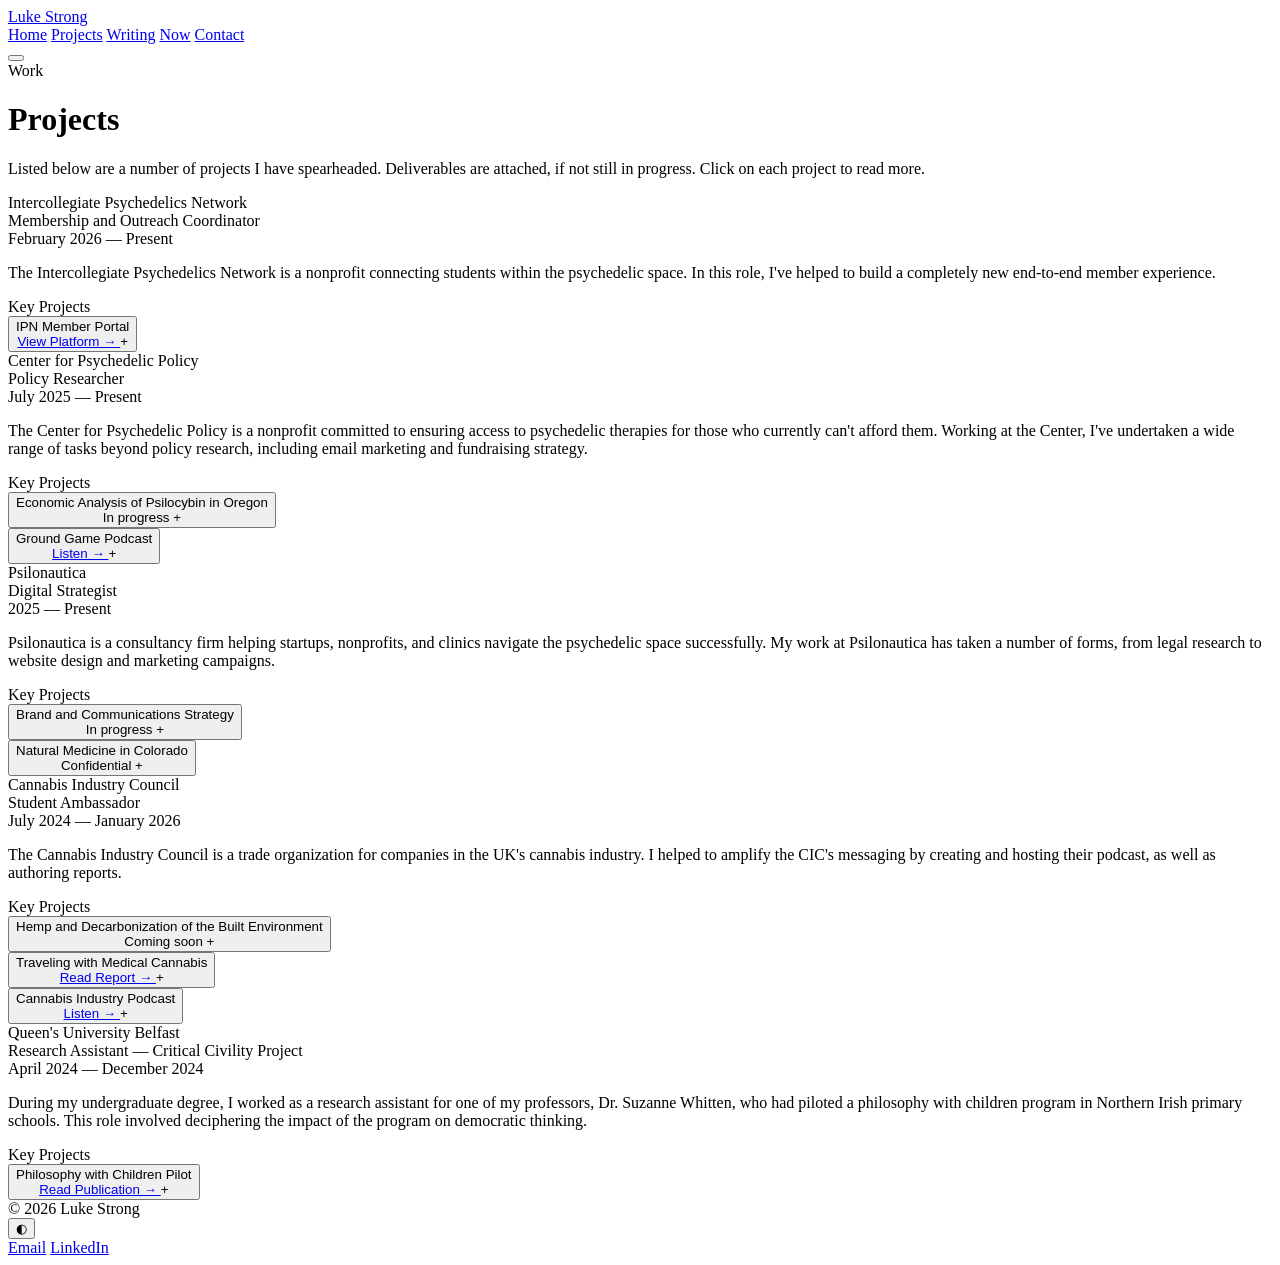
==== projects.html @ 13938c28 "Updated what I'm currently working on at the moment" ====
<!DOCTYPE html>
<html lang="en" data-theme="dark">
<head>
  <meta charset="UTF-8" />
  <meta name="viewport" content="width=device-width, initial-scale=1.0" />
  <title>Projects — Luke Strong</title>
  <meta name="description" content="Projects by Luke Strong spanning psychedelic policy research, cannabis industry communications, and academic research." />

  <link rel="preconnect" href="https://fonts.googleapis.com" />
  <link rel="preconnect" href="https://fonts.gstatic.com" crossorigin />
  <link href="https://fonts.googleapis.com/css2?family=Fraunces:opsz,wght@9..144,400;9..144,700&family=Source+Serif+4:ital,wght@0,400;0,600;1,400&family=JetBrains+Mono:wght@400;500;700&display=swap" rel="stylesheet" />

  <link rel="stylesheet" href="style.css" />
  <link rel="icon" type="image/svg+xml" href="assets/favicon.svg" />
</head>
<body>

  <nav>
    <div class="nav-inner">
      <a href="index.html" class="nav-name">Luke Strong</a>
      <div class="nav-links">
        <a href="index.html">Home</a>
        <a href="projects.html" class="active">Projects</a>
        <a href="writing.html">Writing</a>
        <a href="now.html">Now</a>
        <a href="contact.html">Contact</a>
      </div>
      <button class="nav-hamburger" id="navHamburger" aria-label="Open menu" aria-expanded="false">
        <span class="hamburger-line"></span>
        <span class="hamburger-line"></span>
        <span class="hamburger-line"></span>
      </button>
    </div>
  </nav>

  <main>
    <div class="container">

      <header class="page-header">
        <span class="mono-label">Work</span>
        <h1>Projects</h1>
        <p class="page-intro">
          Listed below are a number of projects I have spearheaded. Deliverables
          are attached, if not still in progress. Click on each project to read more.
        </p>
      </header>

      <div class="projects-list">

        <!-- ══════════════════════════════
             INTERCOLLEGIATE PSYCHEDELICS NETWORK
        ═══════════════════════════════ -->
        <div class="role-card">
          <div class="work-org">Intercollegiate Psychedelics Network</div>
          <div class="work-role">Membership and Outreach Coordinator</div>
          <div class="work-date">February 2026 — Present</div>
          <p class="role-description">
            The Intercollegiate Psychedelics Network is a nonprofit connecting students
            within the psychedelic space. In this role, I've helped to build a completely new end-to-end member experience.
          </p>

          <span class="role-projects-label">Key Projects</span>

          <div class="accordion-item">
            <button class="accordion-trigger" aria-expanded="false">
              <span class="project-row-name">IPN Member Portal</span>
              <div class="accordion-trigger-right">
                <a href="https://members.intercollegiatepsychedelics.net"
                   target="_blank" rel="noopener"
                   class="project-row-output-link"
                   onclick="event.stopPropagation()">
                  View Platform →
                </a>
                <span class="accordion-icon" aria-hidden="true">+</span>
              </div>
            </button>
            <div class="accordion-panel" hidden>
              <div class="accordion-body">
                <div class="prose-block">
                  <span class="prose-label">Why</span>
                  <p>
                    IPN has strong leadership behind it, and students show genuine excitement about its
                    potential. However, it lacks infrastructure that encourages member engagement, leading to an absence of community.
                  </p>
                </div>
                <div class="prose-block">
                  <span class="prose-label">How</span>
                  <p>
                    I'm working with the leadership team to build a unified member portal,
                    which will pull all disparate engagement streams into one platform. The final product is currently being vibe-coded with Claude Code.
                  </p>
                </div>
                <div class="prose-block">
                  <span class="prose-label">What I Learned</span>
                  <ol class="learned-list">
                    <li>I'm continually building my vibe-coding proficiency and efficiency with each commit.</li>
                    <li>As my first collaborative code project, I've learnt the value of formalized review processes, like PR reviews.</li>
                  </ol>
                </div>
              </div>
            </div>
          </div>
        </div>

        <!-- ══════════════════════════════
             CENTER FOR PSYCHEDELIC POLICY
        ═══════════════════════════════ -->
        <div class="role-card">
          <div class="work-org">Center for Psychedelic Policy</div>
          <div class="work-role">Policy Researcher</div>
          <div class="work-date">July 2025 — Present</div>
          <p class="role-description">
            The Center for Psychedelic Policy is a nonprofit committed
            to ensuring access to psychedelic therapies for those who currently can't afford them. Working at the
            Center, I've undertaken a wide range of tasks beyond policy research, including
            email marketing and fundraising strategy.
          </p>

          <span class="role-projects-label">Key Projects</span>

          <div class="accordion-item">
            <button class="accordion-trigger" aria-expanded="false">
              <span class="project-row-name">Economic Analysis of Psilocybin in Oregon</span>
              <div class="accordion-trigger-right">
                <span class="coming-soon">In progress</span>
                <span class="accordion-icon" aria-hidden="true">+</span>
              </div>
            </button>
            <div class="accordion-panel" hidden>
              <div class="accordion-body">
                <div class="prose-block">
                  <span class="prose-label">Why</span>
                  <p>
                    Psilocybin has been available to access in Oregon since 2023 and has demonstrated incredible promise through outcomes data. At the same time, Oregon Psilocybin Services is doubling licensing fees, making those outcomes less and less accessible. Now is our chance to reframe the discussion around Oregon Psilocybin Services.
                  </p>
                </div>
                <div class="prose-block">
                  <span class="prose-label">How</span>
                  <p>
                    I'm currently co-authoring a report about the behavioral health crisis
                    in Oregon and the void psilocybin is filling as an incredibly cost-effective intervention for treatment-resistant depression. This report will make the case that OPS ought to receive state funding that treats psilocybin like other behavioral health interventions.
                </div>
                <div class="prose-block">
                  <span class="prose-label">What I Learned</span>
                  <ol class="learned-list">
                    <li>Don't rebuild policies from the ground up. Instead, find creative ways for current infrastructure to achieve new goals.</li>
                    <li>Convene stakeholders and experts early. Let them gut-check your work and shape its momentum.</li>
                  </ol>
                </div>
              </div>
            </div>
          </div>

          <div class="accordion-item">
            <button class="accordion-trigger" aria-expanded="false">
              <span class="project-row-name">Ground Game Podcast</span>
              <div class="accordion-trigger-right">
                <a href="https://cppolicy.org/podcast"
                   target="_blank" rel="noopener"
                   class="project-row-output-link"
                   onclick="event.stopPropagation()">
                  Listen →
                </a>
                <span class="accordion-icon" aria-hidden="true">+</span>
              </div>
            </button>
            <div class="accordion-panel" hidden>
              <div class="accordion-body">
                <div class="prose-block">
                  <span class="prose-label">Why</span>
                  <p>
                    A number of podcasts cover the psychedelic space, but their focuses are scattered. While all explore the transition of psychedelics into mental health treatments, none have taken the deep dive into what's going on in Oregon. We saw Ground Game as a way to dissect the Oregon program and build our own vision for its future.
                  </p>
                </div>
                <div class="prose-block">
                  <span class="prose-label">How</span>
                  <p>
                    I've worked behind the scenes on each epiosde, creating thumbnails, descriptions, social media posts, and building a content schedule for each episode. Riverside and Canva have been my primary tools for this work.
                  </p>
                </div>
                <div class="prose-block">
                  <span class="prose-label">What I Learned</span>
                  <ol class="learned-list">
                    <li>The need to create promotional content never slows down.</li>
                    <li>Podcasts can be a bridge towards building a coalition, both with guests and the audience.</li>
                  </ol>
                </div>
              </div>
            </div>
          </div>
        </div>

        <!-- ══════════════════════════════
             PSILONAUTICA
        ═══════════════════════════════ -->
        <div class="role-card">
          <div class="work-org">Psilonautica</div>
          <div class="work-role">Digital Strategist</div>
          <div class="work-date">2025 — Present</div>
          <p class="role-description">
            Psilonautica is a consultancy firm helping startups, nonprofits, and clinics navigate the psychedelic space successfully. My work at Psilonautica has taken a number of forms, from legal research to website design and marketing campaigns.
          </p>

          <span class="role-projects-label">Key Projects</span>

          <div class="accordion-item">
            <button class="accordion-trigger" aria-expanded="false">
              <span class="project-row-name">Brand and Communications Strategy</span>
              <div class="accordion-trigger-right">
                <span class="coming-soon">In progress</span>
                <span class="accordion-icon" aria-hidden="true">+</span>
              </div>
            </button>
            <div class="accordion-panel" hidden>
              <div class="accordion-body">
                <div class="prose-block">
                  <span class="prose-label">Why</span>
                  <p>
                    Early-stage organizations in the psychedelic space face a unique
                    communications challenge: building credibility in a field that still
                    carries significant stigma, while speaking authentically to audiences
                    who are often both skeptical and genuinely curious.
                  </p>
                </div>
                <div class="prose-block">
                  <span class="prose-label">How</span>
                  <p>
                    More detail coming soon.
                  </p>
                </div>
                <div class="prose-block">
                  <span class="prose-label">What I Learned</span>
                  <ol class="learned-list">
                    <li>More detail coming soon.</li>
                  </ol>
                </div>
              </div>
            </div>
          </div>
          <div class="accordion-item">
            <button class="accordion-trigger" aria-expanded="false">
              <span class="project-row-name">Natural Medicine in Colorado</span>
              <div class="accordion-trigger-right">
                <span class="coming-soon">Confidential</span>
                <span class="accordion-icon" aria-hidden="true">+</span>
              </div>
            </button>
            <div class="accordion-panel" hidden>
              <div class="accordion-body">
                <div class="prose-block">
                  <span class="prose-label">Why</span>
                  <p>
                    Psilonautica was contacted by a Colorado-approved facilitator training program to provide a 1-hour lecture on the legal side of natural medicne facilitation in Colorado.
                  </p>
                </div>
                <div class="prose-block">
                  <span class="prose-label">How</span>
                  <p>
                    I took the lead on this project, researching the regulations surrounding natural medicine facilitation. The final deliverable on my end was a polished presentation with explanations of the path from training to licensure, clear descriptions of legally-required facilitation procedures, and guidance on new regulatory updates.
                  </p>
                </div>
                <div class="prose-block">
                  <span class="prose-label">What I Learned</span>
                  <ol class="learned-list">
                    <li>LLMs are far from great at legal research. Everything needs to be triple-checked.</li>
                    <li>Humans are only slightly better at legal research. Contradictory interpretations of the law are never-ending.</li>
                  </ol>
                </div>
              </div>
            </div>
          </div>
        </div>

        <!-- ══════════════════════════════
             CANNABIS INDUSTRY COUNCIL
        ═══════════════════════════════ -->
        <div class="role-card">
          <div class="work-org">Cannabis Industry Council</div>
          <div class="work-role">Student Ambassador</div>
          <div class="work-date">July 2024 — January 2026</div>
          <p class="role-description">
            The Cannabis Industry Council is a trade organization for companies in the UK's
            cannabis industry. I helped to amplify the CIC's messaging by creating and
            hosting their podcast, as well as authoring reports.
          </p>

          <span class="role-projects-label">Key Projects</span>

          <div class="accordion-item">
            <button class="accordion-trigger" aria-expanded="false">
              <span class="project-row-name">Hemp and Decarbonization of the Built Environment</span>
              <div class="accordion-trigger-right">
                <span class="coming-soon">Coming soon</span>
                <span class="accordion-icon" aria-hidden="true">+</span>
              </div>
            </button>
            <div class="accordion-panel" hidden>
              <div class="accordion-body">
                <div class="prose-block">
                  <span class="prose-label">Why</span>
                  <p>
                    Hemp is poorly understood, particularly when it comes to its positive
                    environmental impact. This report laid out the policy case for both
                    private sector investment and the easing of red tape to decarbonize
                    the built environment with hemp.
                  </p>
                </div>
                <div class="prose-block">
                  <span class="prose-label">How</span>
                  <p>
                    In writing this report, I synthesized domestic and international
                    regulations, scientific research, and case studies to build the case
                    for hemp's place in the UK government's Net Zero agenda. This report
                    was primarily tailored to Members of Parliament, particularly those
                    with little knowledge about hemp.
                  </p>
                </div>
                <div class="prose-block">
                  <span class="prose-label">What I Learned</span>
                  <ol class="learned-list">
                    <li>Coming into this project knowing almost nothing about hemp, the research I undertook crafted my understanding of the plant's potential.</li>
                    <li>Creative opportunities can fix real policy problems. The framing of hemp as a green alternative can bring about necessary licensing changes.</li>
                  </ol>
                </div>
              </div>
            </div>
          </div>

          <div class="accordion-item">
            <button class="accordion-trigger" aria-expanded="false">
              <span class="project-row-name">Traveling with Medical Cannabis</span>
              <div class="accordion-trigger-right">
                <a href="https://www.cicouncil.org.uk/app/uploads/2026/04/Travelling-With-Medical-Cannabis.pdf"
                   target="_blank" rel="noopener"
                   class="project-row-output-link"
                   onclick="event.stopPropagation()">
                  Read Report →
                </a>
                <span class="accordion-icon" aria-hidden="true">+</span>
              </div>
            </button>
            <div class="accordion-panel" hidden>
              <div class="accordion-body">
                <div class="prose-block">
                  <span class="prose-label">Why</span>
                  <p>
                    UK medical cannabis patients often don't know their rights when
                    traveling with a prescription. This has led to an abundance of
                    confusion and avoidable conflict with transit staff and police.
                  </p>
                </div>
                <div class="prose-block">
                  <span class="prose-label">How</span>
                  <p>
                    I co-authored a guide to traveling with medical cannabis, which
                    explains existing regulations, both domestically and internationally.
                    This involved researching laws in a number of countries and clearly
                    detailing what patients need to know and do before they travel.
                  </p>
                </div>
                <div class="prose-block">
                  <span class="prose-label">What I Learned</span>
                  <ol class="learned-list">
                    <li>Many countries have ambiguous and confusing public-facing information on entry with medical cannabis, which sets patients up for failure.</li>
                    <li>The end user should shape everything about the deliverable. The guide's format, wording, and emphasis on caution were a direct result of its audience: patients seeking clear, accurate information.</li>
                  </ol>
                </div>
              </div>
            </div>
          </div>

          <div class="accordion-item">
            <button class="accordion-trigger" aria-expanded="false">
              <span class="project-row-name">Cannabis Industry Podcast</span>
              <div class="accordion-trigger-right">
                <a href="https://open.spotify.com/show/1SnCjO40EYHMYXn0PvSbP2"
                   target="_blank" rel="noopener"
                   class="project-row-output-link"
                   onclick="event.stopPropagation()">
                  Listen →
                </a>
                <span class="accordion-icon" aria-hidden="true">+</span>
              </div>
            </button>
            <div class="accordion-panel" hidden>
              <div class="accordion-body">
                <div class="prose-block">
                  <span class="prose-label">Why</span>
                  <p>
                    The UK cannabis industry, spanning medical cannabis, consumer CBD,
                    and industrial hemp, is much more complex than people realize. The
                    CIC's suggestion of building a podcast was the kind of project I
                    wanted to take on, as it helped me deepen my own awareness of the
                    industry in a rewarding way.
                  </p>
                </div>
                <div class="prose-block">
                  <span class="prose-label">How</span>
                  <p>
                    I built the podcast from scratch: reaching out to interviewees,
                    recording on Zoom, editing in Audacity, and distributing through
                    Spotify for Creators. I tried my best to use the podcast as a way
                    to highlight the variety of work happening in the industry.
                  </p>
                </div>
                <div class="prose-block">
                  <span class="prose-label">What I Learned</span>
                  <ol class="learned-list">
                    <li>Interviewing is a skill. It takes time and experience to get more comfortable talking with guests.</li>
                    <li>Everyone has a story to tell. In any situation, try to find it.</li>
                  </ol>
                </div>
              </div>
            </div>
          </div>

        </div>

        <!-- ══════════════════════════════
             QUEEN'S UNIVERSITY BELFAST
        ═══════════════════════════════ -->
        <div class="role-card">
          <div class="work-org">Queen's University Belfast</div>
          <div class="work-role">Research Assistant — Critical Civility Project</div>
          <div class="work-date">April 2024 — December 2024</div>
          <p class="role-description">
            During my undergraduate degree, I worked as a research assistant for one of
            my professors, Dr. Suzanne Whitten, who had piloted a philosophy with children
            program in Northern Irish primary schools. This role involved deciphering the
            impact of the program on democratic thinking.
          </p>

          <span class="role-projects-label">Key Projects</span>

          <div class="accordion-item">
            <button class="accordion-trigger" aria-expanded="false">
              <span class="project-row-name">Philosophy with Children Pilot</span>
              <div class="accordion-trigger-right">
                <a href="#"
                   target="_blank" rel="noopener"
                   class="project-row-output-link"
                   onclick="event.stopPropagation()">
                  Read Publication →
                </a>
                <span class="accordion-icon" aria-hidden="true">+</span>
              </div>
            </button>
            <div class="accordion-panel" hidden>
              <div class="accordion-body">
                <div class="prose-block">
                  <span class="prose-label">Why</span>
                  <p>
                    Programs like P4C have shown real efficacy in cultivating positive
                    social skills. This raises the question of whether such skills can
                    increase democratic thinking and civic behavior, a question that holds
                    special importance for post-conflict communities.
                  </p>
                </div>
                <div class="prose-block">
                  <span class="prose-label">How</span>
                  <p>
                    I completed a literature review on existing research, before
                    co-conducting a thematic analysis of 200+ student surveys from the
                    pilot. Our findings were published in the Journal of Philosophy in Schools.
                  </p>
                </div>
                <div class="prose-block">
                  <span class="prose-label">What I Learned</span>
                  <ol class="learned-list">
                    <li>There's something uniquely universal about philosophy, and kids bring creative perspectives to old philosophical problems.</li>
                    <li>Academic research in philosophy can be practical and grounded, holding real-life implications beyond academia.</li>
                  </ol>
                </div>
              </div>
            </div>
          </div>
        </div>

      </div><!-- /projects-list -->
    </div>
  </main>

  <footer>
    <div class="footer-inner">
      <span class="footer-copy">© 2026 Luke Strong</span>
      <div class="footer-right">
        <button class="theme-toggle" id="themeToggle" aria-label="Toggle light/dark mode">◐</button>
        <div class="footer-links">
          <a href="mailto:lukestrong47@gmail.com">Email</a>
          <a href="https://linkedin.com/in/lukestro" target="_blank" rel="noopener">LinkedIn</a>
        </div>
      </div>
    </div>
  </footer>

  <script>
    const html = document.documentElement;
    const stored = localStorage.getItem('theme') || 'dark';
    html.setAttribute('data-theme', stored);

    const themeToggle = document.getElementById('themeToggle');
    themeToggle.textContent = stored === 'dark' ? '◐' : '◑';
    themeToggle.addEventListener('click', () => {
      const next = html.getAttribute('data-theme') === 'dark' ? 'light' : 'dark';
      html.setAttribute('data-theme', next);
      localStorage.setItem('theme', next);
      themeToggle.textContent = next === 'dark' ? '◐' : '◑';
    });

    const hamburger = document.getElementById('navHamburger');
    const navLinks = document.querySelector('.nav-links');
    hamburger.addEventListener('click', () => {
      const isOpen = navLinks.classList.toggle('is-open');
      hamburger.setAttribute('aria-expanded', String(isOpen));
      hamburger.classList.toggle('is-active', isOpen);
    });
    navLinks.querySelectorAll('a').forEach(a => {
      a.addEventListener('click', () => {
        navLinks.classList.remove('is-open');
        hamburger.setAttribute('aria-expanded', 'false');
        hamburger.classList.remove('is-active');
      });
    });

    document.querySelectorAll('.accordion-trigger').forEach(btn => {
      btn.addEventListener('click', () => {
        const expanded = btn.getAttribute('aria-expanded') === 'true';
        btn.setAttribute('aria-expanded', String(!expanded));
        btn.nextElementSibling.hidden = expanded;
      });
    });
  </script>

</body>
</html>
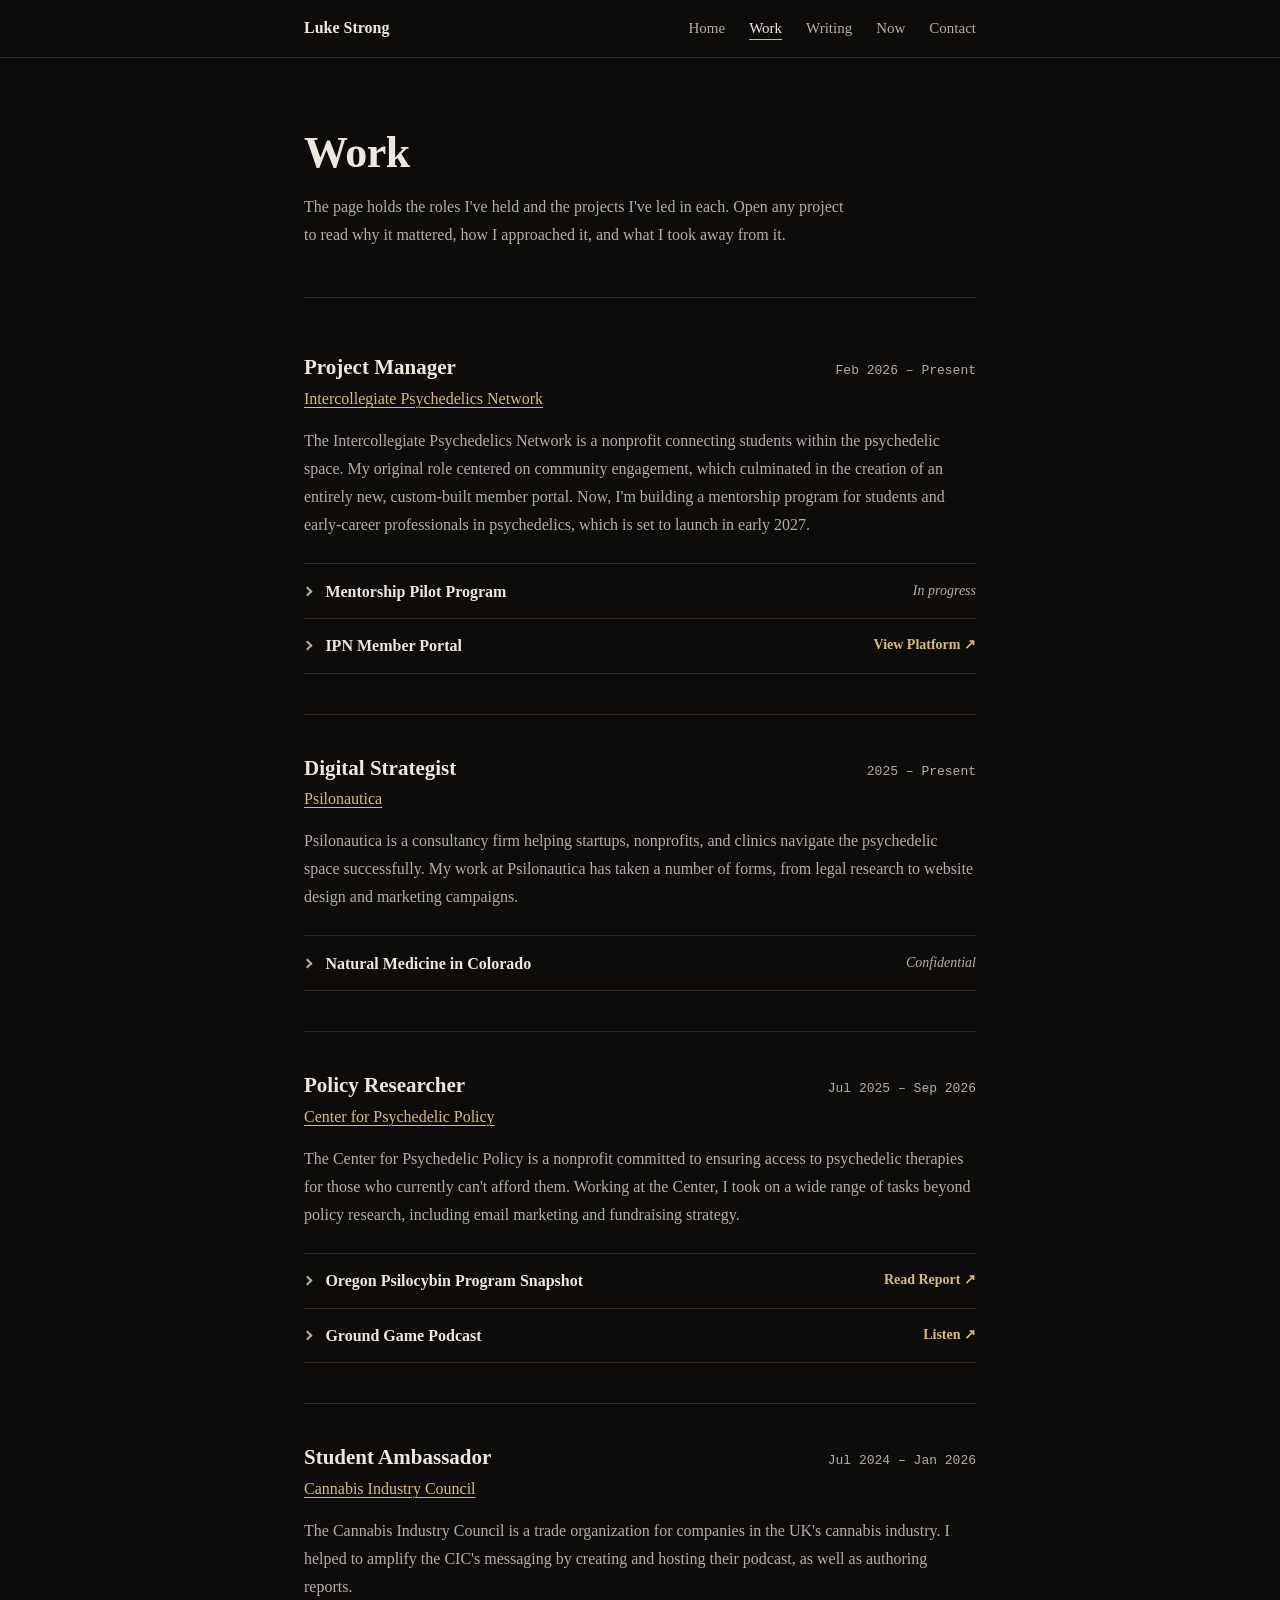
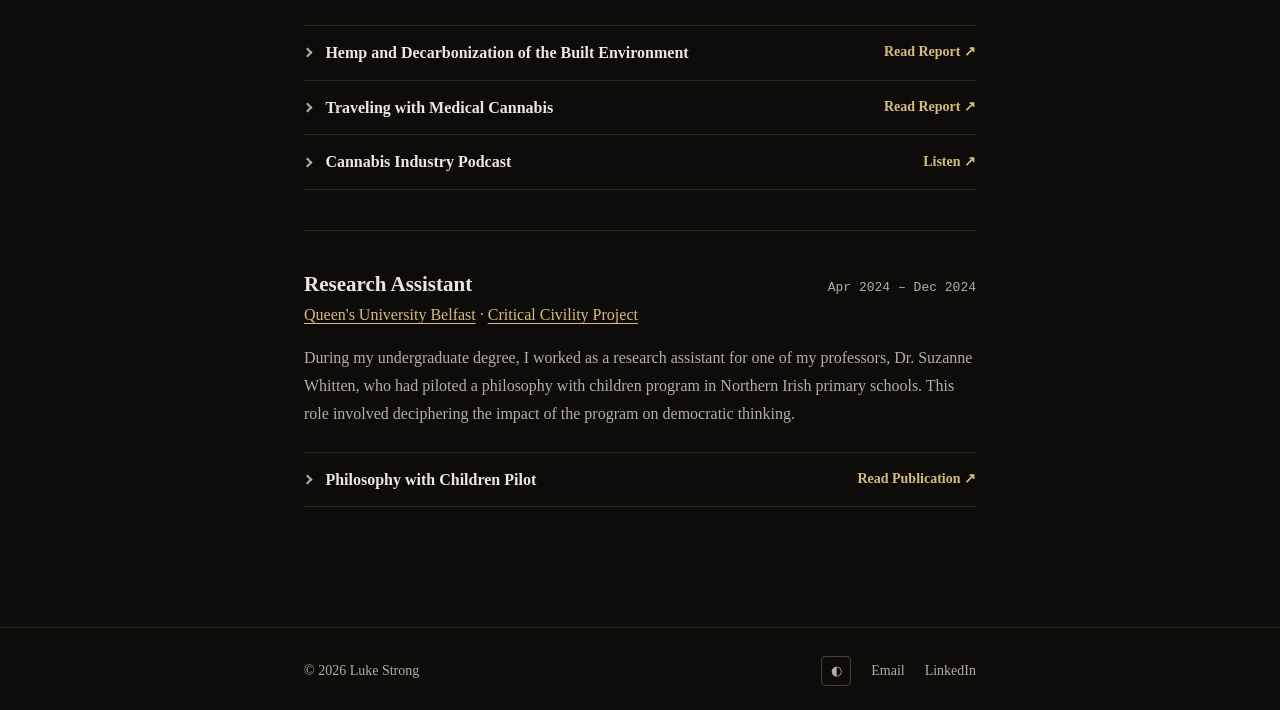
==== commit 703ec556: "Redesign site: CV-style Work page, publications, contrast and favicon - Rename Projects to Work with" ====
--- a/projects.html
+++ b/projects.html
@@ -1,535 +1,14 @@
 <!DOCTYPE html>
-<html lang="en" data-theme="dark">
+<html lang="en">
 <head>
   <meta charset="UTF-8" />
-  <meta name="viewport" content="width=device-width, initial-scale=1.0" />
-  <title>Projects — Luke Strong</title>
-  <meta name="description" content="Projects by Luke Strong spanning psychedelic policy research, cannabis industry communications, and academic research." />
-
-  <link rel="preconnect" href="https://fonts.googleapis.com" />
-  <link rel="preconnect" href="https://fonts.gstatic.com" crossorigin />
-  <link href="https://fonts.googleapis.com/css2?family=Fraunces:opsz,wght@9..144,400;9..144,700&family=Source+Serif+4:ital,wght@0,400;0,600;1,400&family=JetBrains+Mono:wght@400;500;700&display=swap" rel="stylesheet" />
-
-  <link rel="stylesheet" href="style.css" />
-  <link rel="icon" type="image/svg+xml" href="assets/favicon.svg" />
+  <title>Work — Luke Strong</title>
+  <!-- Projects moved to work.html; keep old links working -->
+  <meta http-equiv="refresh" content="0; url=work.html" />
+  <link rel="canonical" href="work.html" />
+  <link rel="icon" href="favicon.ico" sizes="any" />
 </head>
 <body>
-
-  <nav>
-    <div class="nav-inner">
-      <a href="index.html" class="nav-name">Luke Strong</a>
-      <div class="nav-links">
-        <a href="index.html">Home</a>
-        <a href="projects.html" class="active">Projects</a>
-        <a href="writing.html">Writing</a>
-        <a href="now.html">Now</a>
-        <a href="contact.html">Contact</a>
-      </div>
-      <button class="nav-hamburger" id="navHamburger" aria-label="Open menu" aria-expanded="false">
-        <span class="hamburger-line"></span>
-        <span class="hamburger-line"></span>
-        <span class="hamburger-line"></span>
-      </button>
-    </div>
-  </nav>
-
-  <main>
-    <div class="container">
-
-      <header class="page-header">
-        <span class="mono-label">Work</span>
-        <h1>Projects</h1>
-        <p class="page-intro">
-          Listed below are a number of projects I have spearheaded. Deliverables
-          are attached, if not still in progress. Click on each project to read more.
-        </p>
-      </header>
-
-      <div class="projects-list">
-
-        <!-- ══════════════════════════════
-             INTERCOLLEGIATE PSYCHEDELICS NETWORK
-        ═══════════════════════════════ -->
-        <div class="role-card">
-          <div class="work-org">Intercollegiate Psychedelics Network</div>
-          <div class="work-role">Membership and Outreach Coordinator</div>
-          <div class="work-date">February 2026 — Present</div>
-          <p class="role-description">
-            The Intercollegiate Psychedelics Network is a nonprofit connecting students
-            within the psychedelic space. In this role, I've helped to build a completely new end-to-end member experience.
-          </p>
-
-          <span class="role-projects-label">Key Projects</span>
-
-          <div class="accordion-item">
-            <button class="accordion-trigger" aria-expanded="false">
-              <span class="project-row-name">IPN Member Portal</span>
-              <div class="accordion-trigger-right">
-                <a href="https://members.intercollegiatepsychedelics.net"
-                   target="_blank" rel="noopener"
-                   class="project-row-output-link"
-                   onclick="event.stopPropagation()">
-                  View Platform →
-                </a>
-                <span class="accordion-icon" aria-hidden="true">+</span>
-              </div>
-            </button>
-            <div class="accordion-panel" hidden>
-              <div class="accordion-body">
-                <div class="prose-block">
-                  <span class="prose-label">Why</span>
-                  <p>
-                    IPN has strong leadership behind it, and students show genuine excitement about its
-                    potential. However, it lacks infrastructure that encourages member engagement, leading to an absence of community.
-                  </p>
-                </div>
-                <div class="prose-block">
-                  <span class="prose-label">How</span>
-                  <p>
-                    I'm working with the leadership team to build a unified member portal,
-                    which will pull all disparate engagement streams into one platform. The final product is currently being vibe-coded with Claude Code.
-                  </p>
-                </div>
-                <div class="prose-block">
-                  <span class="prose-label">What I Learned</span>
-                  <ol class="learned-list">
-                    <li>I'm continually building my vibe-coding proficiency and efficiency with each commit.</li>
-                    <li>As my first collaborative code project, I've learnt the value of formalized review processes, like PR reviews.</li>
-                  </ol>
-                </div>
-              </div>
-            </div>
-          </div>
-        </div>
-
-        <!-- ══════════════════════════════
-             CENTER FOR PSYCHEDELIC POLICY
-        ═══════════════════════════════ -->
-        <div class="role-card">
-          <div class="work-org">Center for Psychedelic Policy</div>
-          <div class="work-role">Policy Researcher</div>
-          <div class="work-date">July 2025 — Present</div>
-          <p class="role-description">
-            The Center for Psychedelic Policy is a nonprofit committed
-            to ensuring access to psychedelic therapies for those who currently can't afford them. Working at the
-            Center, I've undertaken a wide range of tasks beyond policy research, including
-            email marketing and fundraising strategy.
-          </p>
-
-          <span class="role-projects-label">Key Projects</span>
-
-          <div class="accordion-item">
-            <button class="accordion-trigger" aria-expanded="false">
-              <span class="project-row-name">Economic Analysis of Psilocybin in Oregon</span>
-              <div class="accordion-trigger-right">
-                <span class="coming-soon">In progress</span>
-                <span class="accordion-icon" aria-hidden="true">+</span>
-              </div>
-            </button>
-            <div class="accordion-panel" hidden>
-              <div class="accordion-body">
-                <div class="prose-block">
-                  <span class="prose-label">Why</span>
-                  <p>
-                    Psilocybin has been available to access in Oregon since 2023 and has demonstrated incredible promise through outcomes data. At the same time, Oregon Psilocybin Services is doubling licensing fees, making those outcomes less and less accessible. Now is our chance to reframe the discussion around Oregon Psilocybin Services.
-                  </p>
-                </div>
-                <div class="prose-block">
-                  <span class="prose-label">How</span>
-                  <p>
-                    I'm currently co-authoring a report about the behavioral health crisis
-                    in Oregon and the void psilocybin is filling as an incredibly cost-effective intervention for treatment-resistant depression. This report will make the case that OPS ought to receive state funding that treats psilocybin like other behavioral health interventions.
-                </div>
-                <div class="prose-block">
-                  <span class="prose-label">What I Learned</span>
-                  <ol class="learned-list">
-                    <li>Don't rebuild policies from the ground up. Instead, find creative ways for current infrastructure to achieve new goals.</li>
-                    <li>Convene stakeholders and experts early. Let them gut-check your work and shape its momentum.</li>
-                  </ol>
-                </div>
-              </div>
-            </div>
-          </div>
-
-          <div class="accordion-item">
-            <button class="accordion-trigger" aria-expanded="false">
-              <span class="project-row-name">Ground Game Podcast</span>
-              <div class="accordion-trigger-right">
-                <a href="https://cppolicy.org/podcast"
-                   target="_blank" rel="noopener"
-                   class="project-row-output-link"
-                   onclick="event.stopPropagation()">
-                  Listen →
-                </a>
-                <span class="accordion-icon" aria-hidden="true">+</span>
-              </div>
-            </button>
-            <div class="accordion-panel" hidden>
-              <div class="accordion-body">
-                <div class="prose-block">
-                  <span class="prose-label">Why</span>
-                  <p>
-                    A number of podcasts cover the psychedelic space, but their focuses are scattered. While all explore the transition of psychedelics into mental health treatments, none have taken the deep dive into what's going on in Oregon. We saw Ground Game as a way to dissect the Oregon program and build our own vision for its future.
-                  </p>
-                </div>
-                <div class="prose-block">
-                  <span class="prose-label">How</span>
-                  <p>
-                    I've worked behind the scenes on each epiosde, creating thumbnails, descriptions, social media posts, and building a content schedule for each episode. Riverside and Canva have been my primary tools for this work.
-                  </p>
-                </div>
-                <div class="prose-block">
-                  <span class="prose-label">What I Learned</span>
-                  <ol class="learned-list">
-                    <li>The need to create promotional content never slows down.</li>
-                    <li>Podcasts can be a bridge towards building a coalition, both with guests and the audience.</li>
-                  </ol>
-                </div>
-              </div>
-            </div>
-          </div>
-        </div>
-
-        <!-- ══════════════════════════════
-             PSILONAUTICA
-        ═══════════════════════════════ -->
-        <div class="role-card">
-          <div class="work-org">Psilonautica</div>
-          <div class="work-role">Digital Strategist</div>
-          <div class="work-date">2025 — Present</div>
-          <p class="role-description">
-            Psilonautica is a consultancy firm helping startups, nonprofits, and clinics navigate the psychedelic space successfully. My work at Psilonautica has taken a number of forms, from legal research to website design and marketing campaigns.
-          </p>
-
-          <span class="role-projects-label">Key Projects</span>
-
-          <div class="accordion-item">
-            <button class="accordion-trigger" aria-expanded="false">
-              <span class="project-row-name">Brand and Communications Strategy</span>
-              <div class="accordion-trigger-right">
-                <span class="coming-soon">In progress</span>
-                <span class="accordion-icon" aria-hidden="true">+</span>
-              </div>
-            </button>
-            <div class="accordion-panel" hidden>
-              <div class="accordion-body">
-                <div class="prose-block">
-                  <span class="prose-label">Why</span>
-                  <p>
-                    Early-stage organizations in the psychedelic space face a unique
-                    communications challenge: building credibility in a field that still
-                    carries significant stigma, while speaking authentically to audiences
-                    who are often both skeptical and genuinely curious.
-                  </p>
-                </div>
-                <div class="prose-block">
-                  <span class="prose-label">How</span>
-                  <p>
-                    More detail coming soon.
-                  </p>
-                </div>
-                <div class="prose-block">
-                  <span class="prose-label">What I Learned</span>
-                  <ol class="learned-list">
-                    <li>More detail coming soon.</li>
-                  </ol>
-                </div>
-              </div>
-            </div>
-          </div>
-          <div class="accordion-item">
-            <button class="accordion-trigger" aria-expanded="false">
-              <span class="project-row-name">Natural Medicine in Colorado</span>
-              <div class="accordion-trigger-right">
-                <span class="coming-soon">Confidential</span>
-                <span class="accordion-icon" aria-hidden="true">+</span>
-              </div>
-            </button>
-            <div class="accordion-panel" hidden>
-              <div class="accordion-body">
-                <div class="prose-block">
-                  <span class="prose-label">Why</span>
-                  <p>
-                    Psilonautica was contacted by a Colorado-approved facilitator training program to provide a 1-hour lecture on the legal side of natural medicne facilitation in Colorado.
-                  </p>
-                </div>
-                <div class="prose-block">
-                  <span class="prose-label">How</span>
-                  <p>
-                    I took the lead on this project, researching the regulations surrounding natural medicine facilitation. The final deliverable on my end was a polished presentation with explanations of the path from training to licensure, clear descriptions of legally-required facilitation procedures, and guidance on new regulatory updates.
-                  </p>
-                </div>
-                <div class="prose-block">
-                  <span class="prose-label">What I Learned</span>
-                  <ol class="learned-list">
-                    <li>LLMs are far from great at legal research. Everything needs to be triple-checked.</li>
-                    <li>Humans are only slightly better at legal research. Contradictory interpretations of the law are never-ending.</li>
-                  </ol>
-                </div>
-              </div>
-            </div>
-          </div>
-        </div>
-
-        <!-- ══════════════════════════════
-             CANNABIS INDUSTRY COUNCIL
-        ═══════════════════════════════ -->
-        <div class="role-card">
-          <div class="work-org">Cannabis Industry Council</div>
-          <div class="work-role">Student Ambassador</div>
-          <div class="work-date">July 2024 — January 2026</div>
-          <p class="role-description">
-            The Cannabis Industry Council is a trade organization for companies in the UK's
-            cannabis industry. I helped to amplify the CIC's messaging by creating and
-            hosting their podcast, as well as authoring reports.
-          </p>
-
-          <span class="role-projects-label">Key Projects</span>
-
-          <div class="accordion-item">
-            <button class="accordion-trigger" aria-expanded="false">
-              <span class="project-row-name">Hemp and Decarbonization of the Built Environment</span>
-              <div class="accordion-trigger-right">
-                <span class="coming-soon">Coming soon</span>
-                <span class="accordion-icon" aria-hidden="true">+</span>
-              </div>
-            </button>
-            <div class="accordion-panel" hidden>
-              <div class="accordion-body">
-                <div class="prose-block">
-                  <span class="prose-label">Why</span>
-                  <p>
-                    Hemp is poorly understood, particularly when it comes to its positive
-                    environmental impact. This report laid out the policy case for both
-                    private sector investment and the easing of red tape to decarbonize
-                    the built environment with hemp.
-                  </p>
-                </div>
-                <div class="prose-block">
-                  <span class="prose-label">How</span>
-                  <p>
-                    In writing this report, I synthesized domestic and international
-                    regulations, scientific research, and case studies to build the case
-                    for hemp's place in the UK government's Net Zero agenda. This report
-                    was primarily tailored to Members of Parliament, particularly those
-                    with little knowledge about hemp.
-                  </p>
-                </div>
-                <div class="prose-block">
-                  <span class="prose-label">What I Learned</span>
-                  <ol class="learned-list">
-                    <li>Coming into this project knowing almost nothing about hemp, the research I undertook crafted my understanding of the plant's potential.</li>
-                    <li>Creative opportunities can fix real policy problems. The framing of hemp as a green alternative can bring about necessary licensing changes.</li>
-                  </ol>
-                </div>
-              </div>
-            </div>
-          </div>
-
-          <div class="accordion-item">
-            <button class="accordion-trigger" aria-expanded="false">
-              <span class="project-row-name">Traveling with Medical Cannabis</span>
-              <div class="accordion-trigger-right">
-                <a href="https://www.cicouncil.org.uk/app/uploads/2026/04/Travelling-With-Medical-Cannabis.pdf"
-                   target="_blank" rel="noopener"
-                   class="project-row-output-link"
-                   onclick="event.stopPropagation()">
-                  Read Report →
-                </a>
-                <span class="accordion-icon" aria-hidden="true">+</span>
-              </div>
-            </button>
-            <div class="accordion-panel" hidden>
-              <div class="accordion-body">
-                <div class="prose-block">
-                  <span class="prose-label">Why</span>
-                  <p>
-                    UK medical cannabis patients often don't know their rights when
-                    traveling with a prescription. This has led to an abundance of
-                    confusion and avoidable conflict with transit staff and police.
-                  </p>
-                </div>
-                <div class="prose-block">
-                  <span class="prose-label">How</span>
-                  <p>
-                    I co-authored a guide to traveling with medical cannabis, which
-                    explains existing regulations, both domestically and internationally.
-                    This involved researching laws in a number of countries and clearly
-                    detailing what patients need to know and do before they travel.
-                  </p>
-                </div>
-                <div class="prose-block">
-                  <span class="prose-label">What I Learned</span>
-                  <ol class="learned-list">
-                    <li>Many countries have ambiguous and confusing public-facing information on entry with medical cannabis, which sets patients up for failure.</li>
-                    <li>The end user should shape everything about the deliverable. The guide's format, wording, and emphasis on caution were a direct result of its audience: patients seeking clear, accurate information.</li>
-                  </ol>
-                </div>
-              </div>
-            </div>
-          </div>
-
-          <div class="accordion-item">
-            <button class="accordion-trigger" aria-expanded="false">
-              <span class="project-row-name">Cannabis Industry Podcast</span>
-              <div class="accordion-trigger-right">
-                <a href="https://open.spotify.com/show/1SnCjO40EYHMYXn0PvSbP2"
-                   target="_blank" rel="noopener"
-                   class="project-row-output-link"
-                   onclick="event.stopPropagation()">
-                  Listen →
-                </a>
-                <span class="accordion-icon" aria-hidden="true">+</span>
-              </div>
-            </button>
-            <div class="accordion-panel" hidden>
-              <div class="accordion-body">
-                <div class="prose-block">
-                  <span class="prose-label">Why</span>
-                  <p>
-                    The UK cannabis industry, spanning medical cannabis, consumer CBD,
-                    and industrial hemp, is much more complex than people realize. The
-                    CIC's suggestion of building a podcast was the kind of project I
-                    wanted to take on, as it helped me deepen my own awareness of the
-                    industry in a rewarding way.
-                  </p>
-                </div>
-                <div class="prose-block">
-                  <span class="prose-label">How</span>
-                  <p>
-                    I built the podcast from scratch: reaching out to interviewees,
-                    recording on Zoom, editing in Audacity, and distributing through
-                    Spotify for Creators. I tried my best to use the podcast as a way
-                    to highlight the variety of work happening in the industry.
-                  </p>
-                </div>
-                <div class="prose-block">
-                  <span class="prose-label">What I Learned</span>
-                  <ol class="learned-list">
-                    <li>Interviewing is a skill. It takes time and experience to get more comfortable talking with guests.</li>
-                    <li>Everyone has a story to tell. In any situation, try to find it.</li>
-                  </ol>
-                </div>
-              </div>
-            </div>
-          </div>
-
-        </div>
-
-        <!-- ══════════════════════════════
-             QUEEN'S UNIVERSITY BELFAST
-        ═══════════════════════════════ -->
-        <div class="role-card">
-          <div class="work-org">Queen's University Belfast</div>
-          <div class="work-role">Research Assistant — Critical Civility Project</div>
-          <div class="work-date">April 2024 — December 2024</div>
-          <p class="role-description">
-            During my undergraduate degree, I worked as a research assistant for one of
-            my professors, Dr. Suzanne Whitten, who had piloted a philosophy with children
-            program in Northern Irish primary schools. This role involved deciphering the
-            impact of the program on democratic thinking.
-          </p>
-
-          <span class="role-projects-label">Key Projects</span>
-
-          <div class="accordion-item">
-            <button class="accordion-trigger" aria-expanded="false">
-              <span class="project-row-name">Philosophy with Children Pilot</span>
-              <div class="accordion-trigger-right">
-                <a href="#"
-                   target="_blank" rel="noopener"
-                   class="project-row-output-link"
-                   onclick="event.stopPropagation()">
-                  Read Publication →
-                </a>
-                <span class="accordion-icon" aria-hidden="true">+</span>
-              </div>
-            </button>
-            <div class="accordion-panel" hidden>
-              <div class="accordion-body">
-                <div class="prose-block">
-                  <span class="prose-label">Why</span>
-                  <p>
-                    Programs like P4C have shown real efficacy in cultivating positive
-                    social skills. This raises the question of whether such skills can
-                    increase democratic thinking and civic behavior, a question that holds
-                    special importance for post-conflict communities.
-                  </p>
-                </div>
-                <div class="prose-block">
-                  <span class="prose-label">How</span>
-                  <p>
-                    I completed a literature review on existing research, before
-                    co-conducting a thematic analysis of 200+ student surveys from the
-                    pilot. Our findings were published in the Journal of Philosophy in Schools.
-                  </p>
-                </div>
-                <div class="prose-block">
-                  <span class="prose-label">What I Learned</span>
-                  <ol class="learned-list">
-                    <li>There's something uniquely universal about philosophy, and kids bring creative perspectives to old philosophical problems.</li>
-                    <li>Academic research in philosophy can be practical and grounded, holding real-life implications beyond academia.</li>
-                  </ol>
-                </div>
-              </div>
-            </div>
-          </div>
-        </div>
-
-      </div><!-- /projects-list -->
-    </div>
-  </main>
-
-  <footer>
-    <div class="footer-inner">
-      <span class="footer-copy">© 2026 Luke Strong</span>
-      <div class="footer-right">
-        <button class="theme-toggle" id="themeToggle" aria-label="Toggle light/dark mode">◐</button>
-        <div class="footer-links">
-          <a href="mailto:lukestrong47@gmail.com">Email</a>
-          <a href="https://linkedin.com/in/lukestro" target="_blank" rel="noopener">LinkedIn</a>
-        </div>
-      </div>
-    </div>
-  </footer>
-
-  <script>
-    const html = document.documentElement;
-    const stored = localStorage.getItem('theme') || 'dark';
-    html.setAttribute('data-theme', stored);
-
-    const themeToggle = document.getElementById('themeToggle');
-    themeToggle.textContent = stored === 'dark' ? '◐' : '◑';
-    themeToggle.addEventListener('click', () => {
-      const next = html.getAttribute('data-theme') === 'dark' ? 'light' : 'dark';
-      html.setAttribute('data-theme', next);
-      localStorage.setItem('theme', next);
-      themeToggle.textContent = next === 'dark' ? '◐' : '◑';
-    });
-
-    const hamburger = document.getElementById('navHamburger');
-    const navLinks = document.querySelector('.nav-links');
-    hamburger.addEventListener('click', () => {
-      const isOpen = navLinks.classList.toggle('is-open');
-      hamburger.setAttribute('aria-expanded', String(isOpen));
-      hamburger.classList.toggle('is-active', isOpen);
-    });
-    navLinks.querySelectorAll('a').forEach(a => {
-      a.addEventListener('click', () => {
-        navLinks.classList.remove('is-open');
-        hamburger.setAttribute('aria-expanded', 'false');
-        hamburger.classList.remove('is-active');
-      });
-    });
-
-    document.querySelectorAll('.accordion-trigger').forEach(btn => {
-      btn.addEventListener('click', () => {
-        const expanded = btn.getAttribute('aria-expanded') === 'true';
-        btn.setAttribute('aria-expanded', String(!expanded));
-        btn.nextElementSibling.hidden = expanded;
-      });
-    });
-  </script>
-
+  <p>This page has moved to <a href="work.html">Work</a>.</p>
 </body>
 </html>
